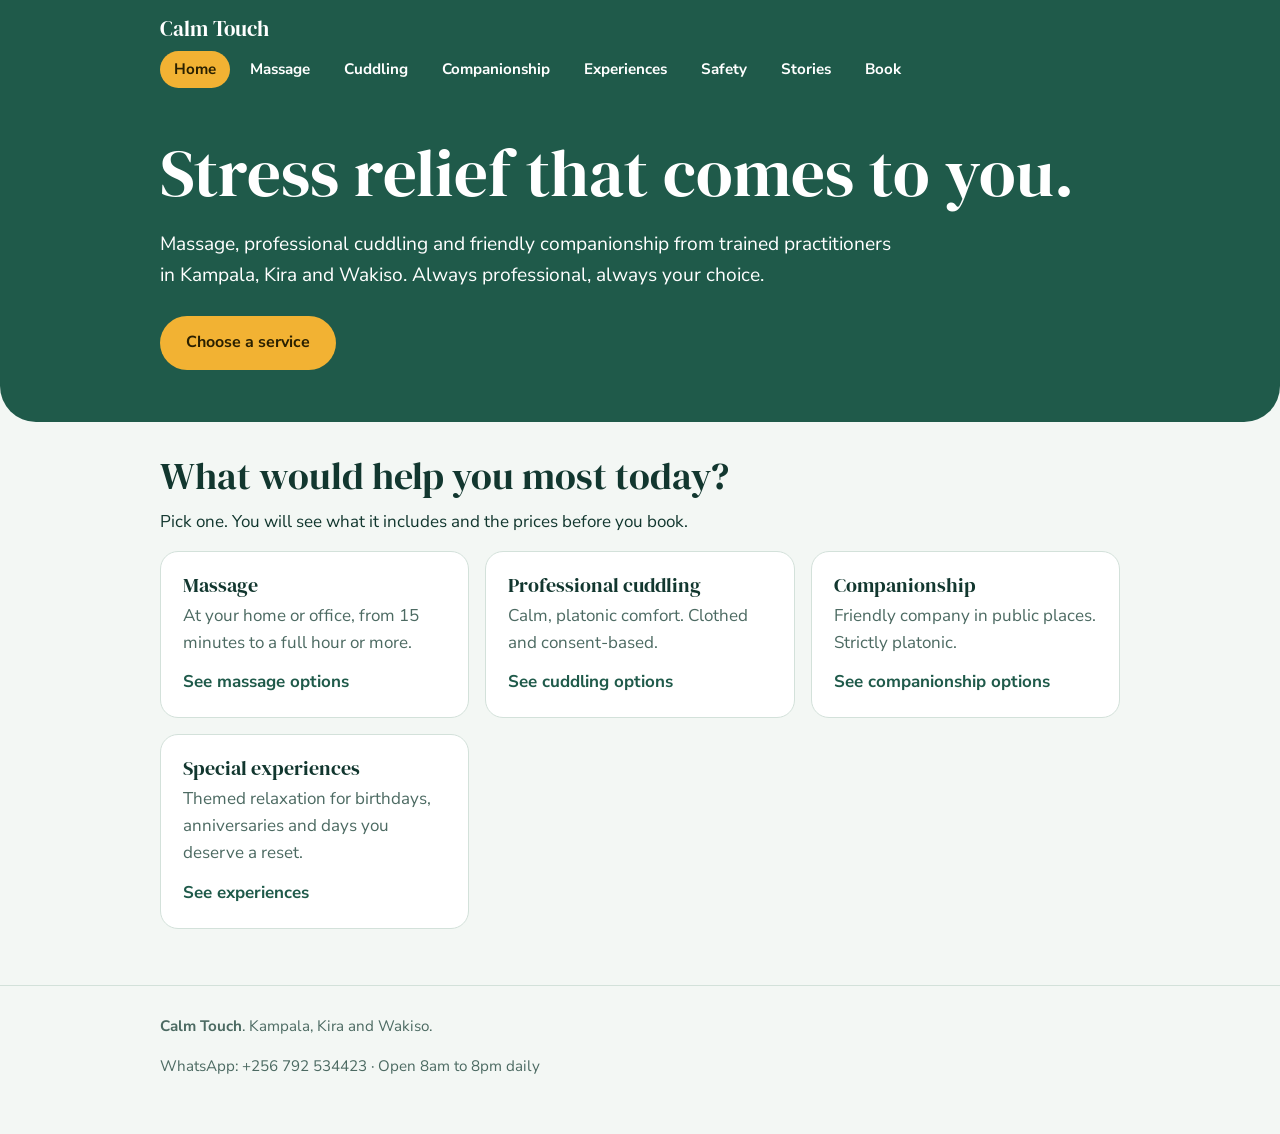
==== index.html @ 7a3a0fcc "Build Calm Touch website as separate SEO pages Split the single-file artifact into per-service pages" ====
<!DOCTYPE html>
<html lang="en">
<head>
<meta charset="utf-8">
<meta name="viewport" content="width=device-width, initial-scale=1, viewport-fit=cover">
<title>Mobile Massage in Kampala | Stress Relief at Your Door | Calm Touch</title>
<meta name="description" content="Home and office massage, professional cuddling and friendly companionship in Kampala, Kira and Wakiso. Certified practitioners. Book on WhatsApp.">
<link rel="canonical" href="https://calmtouch.ug/">
<meta property="og:type" content="website">
<meta property="og:title" content="Calm Touch | Mobile Massage &amp; Stress Relief in Kampala">
<meta property="og:description" content="Home and office massage, professional cuddling and friendly companionship in Kampala, Kira and Wakiso. Book on WhatsApp.">
<meta property="og:url" content="https://calmtouch.ug/">
<meta name="twitter:card" content="summary">
<link rel="preconnect" href="https://fonts.googleapis.com">
<link rel="preconnect" href="https://fonts.gstatic.com" crossorigin>
<link href="https://fonts.googleapis.com/css2?family=DM+Serif+Display&family=Nunito+Sans:wght@400;600;700;800&display=swap" rel="stylesheet">
<link rel="stylesheet" href="css/styles.css">
<script type="application/ld+json">
{
  "@context": "https://schema.org",
  "@type": "LocalBusiness",
  "name": "Calm Touch",
  "description": "Mobile massage, professional cuddling and friendly companionship in Kampala, Kira and Wakiso.",
  "url": "https://calmtouch.ug/",
  "telephone": "+256792534423",
  "areaServed": ["Kampala", "Kira", "Wakiso"],
  "priceRange": "UGX 15,000 - 350,000"
}
</script>
</head>
<body>
<header class="top"><div class="wrap">
  <a class="logo" href="index.html">Calm Touch</a>
  <ul class="menu">
    <li><a href="index.html" aria-current="page">Home</a></li>
    <li><a href="massage.html">Massage</a></li>
    <li><a href="cuddling.html">Cuddling</a></li>
    <li><a href="companionship.html">Companionship</a></li>
    <li><a href="experiences.html">Experiences</a></li>
    <li><a href="safety.html">Safety</a></li>
    <li><a href="stories.html">Stories</a></li>
    <li><a href="book.html">Book</a></li>
  </ul>
</div></header>

<main>
  <div class="hero"><div class="wrap">
    <h1>Stress relief that comes to you.</h1>
    <p class="lead">Massage, professional cuddling and friendly companionship from trained practitioners in Kampala, Kira and Wakiso. Always professional, always your choice.</p>
    <div class="cta"><a class="btn" href="#choose">Choose a service</a></div>
  </div></div>
  <section id="choose"><div class="wrap">
    <h2>What would help you most today?</h2>
    <p>Pick one. You will see what it includes and the prices before you book.</p>
    <div class="grid">
      <a class="card choice" href="massage.html"><h3>Massage</h3><p>At your home or office, from 15 minutes to a full hour or more.</p><span class="more">See massage options</span></a>
      <a class="card choice" href="cuddling.html"><h3>Professional cuddling</h3><p>Calm, platonic comfort. Clothed and consent-based.</p><span class="more">See cuddling options</span></a>
      <a class="card choice" href="companionship.html"><h3>Companionship</h3><p>Friendly company in public places. Strictly platonic.</p><span class="more">See companionship options</span></a>
      <a class="card choice" href="experiences.html"><h3>Special experiences</h3><p>Themed relaxation for birthdays, anniversaries and days you deserve a reset.</p><span class="more">See experiences</span></a>
    </div>
  </div></section>
</main>

<footer><div class="wrap">
  <p><strong>Calm Touch</strong>. Kampala, Kira and Wakiso.</p>
  <p>WhatsApp: +256 792 534423 &middot; Open 8am to 8pm daily</p>
</div></footer>
</body>
</html>
---- css/styles.css ----
:root{
  --bg:#F3F7F4;--surface:#FFFFFF;--ink:#12372F;--muted:#4C6A62;--line:#D3E1DA;--brand:#1F5A4A;--hero:#1F5A4A;--sun:#F2B233;--sun-ink:#2A2000;
}
@media (prefers-color-scheme:dark){:root:not([data-theme="light"]){--bg:#0E1F1B;--surface:#152B25;--ink:#EAF3EF;--muted:#A5BDB5;--line:#27443B;--brand:#5FB79E;--hero:#17463A;}}
:root[data-theme="dark"]{--bg:#0E1F1B;--surface:#152B25;--ink:#EAF3EF;--muted:#A5BDB5;--line:#27443B;--brand:#5FB79E;--hero:#17463A;}
html{scroll-padding-top:env(safe-area-inset-top,0px)}
*,*::before,*::after{box-sizing:border-box}
body{margin:0;background:var(--bg);color:var(--ink);font:17px/1.6 "Nunito Sans",system-ui,-apple-system,"Segoe UI",sans-serif;padding-top:env(safe-area-inset-top,0px);padding-bottom:env(safe-area-inset-bottom,0px)}
h1,h2,h3{font-family:"DM Serif Display",Georgia,"Times New Roman",serif;font-weight:400;line-height:1.15;margin:0}
h1{font-size:clamp(2.4rem,9vw,4.2rem)}h2{font-size:clamp(1.7rem,5vw,2.4rem);margin-bottom:.6rem}h3{font-size:1.25rem;margin-bottom:.3rem}
p{margin:0 0 1rem;max-width:62ch}a{color:inherit}
:focus-visible{outline:3px solid var(--sun);outline-offset:3px}
.wrap{max-width:1000px;margin:0 auto;padding:0 20px}
.top{background:var(--hero);color:#fff;position:sticky;top:env(safe-area-inset-top,0px);z-index:5}
.top .logo{display:block;padding:12px 0 6px;font-family:"DM Serif Display",Georgia,serif;font-size:1.3rem;text-decoration:none;color:#fff}
.menu{display:flex;gap:6px;overflow-x:auto;padding:0 0 10px;margin:0;list-style:none}
.menu a{display:block;white-space:nowrap;text-decoration:none;padding:6px 14px;border-radius:999px;font-weight:700;font-size:.95rem;color:#fff}
.menu a[aria-current="page"]{background:var(--sun);color:var(--sun-ink)}
.hero{background:var(--hero);color:#fff;padding:36px 0 52px;border-radius:0 0 36px 36px}
.hero .lead{font-size:1.2rem;margin:18px 0 26px}
.pagehead{padding:36px 0 8px}
.pagehead a{color:var(--brand)}
section{padding:32px 0}
.btn{display:inline-block;background:var(--sun);color:var(--sun-ink);font-weight:700;text-decoration:none;padding:14px 26px;border-radius:999px;border:0;font-size:1rem;cursor:pointer;font-family:inherit;text-align:center}
.btn.alt{background:transparent;color:inherit;border:2px solid currentColor}
.cta{display:flex;flex-wrap:wrap;gap:10px}
.grid{display:grid;gap:16px;grid-template-columns:repeat(auto-fit,minmax(240px,1fr))}
.card{background:var(--surface);border:1px solid var(--line);border-radius:18px;padding:22px}
.card p{margin:0;color:var(--muted)}.card.pick{border:2px solid var(--brand)}
.price{font-family:"DM Serif Display",Georgia,serif;font-size:1.9rem;margin:.3rem 0}
.price small{font:600 .9rem "Nunito Sans",system-ui,sans-serif;color:var(--muted)}
.choice{text-decoration:none;display:block}.choice:hover{border-color:var(--brand)}
.btn.book{display:inline-block;background:var(--sun)}
.book,.more{display:inline-block;margin-top:12px;font-weight:700;color:var(--brand);text-decoration:none}
.steps{counter-reset:s;list-style:none;padding:0;margin:0;display:grid;gap:14px}
.steps li{counter-increment:s;display:flex;gap:14px;align-items:flex-start}
.steps li::before{content:counter(s);flex:none;width:34px;height:34px;border-radius:50%;background:var(--hero);color:#fff;display:grid;place-items:center;font-weight:800}
.videos{display:grid;gap:14px;grid-template-columns:repeat(auto-fit,minmax(150px,1fr))}
.video{aspect-ratio:9/16;border-radius:16px;background:var(--surface);border:2px dashed var(--line);display:grid;place-items:center;text-align:center;color:var(--muted);font-size:.9rem;padding:12px}
form{display:grid;gap:12px;max-width:460px}
label{font-weight:700;font-size:.95rem}
input,select{width:100%;padding:12px 14px;border-radius:12px;border:1px solid var(--line);background:var(--surface);color:var(--ink);font:inherit}
form .btn{width:100%}.off{opacity:.55}
.pv{background:var(--surface);border:1px solid var(--line);border-radius:14px;padding:14px;white-space:pre-wrap;font-size:.95rem;color:var(--muted);margin-top:4px}
ul.plain{padding-left:1.2rem;margin:0}ul.plain li{margin-bottom:6px}
footer{padding:28px 0 40px;color:var(--muted);font-size:.95rem;border-top:1px solid var(--line);margin-top:24px}
.sr-only{position:absolute;width:1px;height:1px;padding:0;margin:-1px;overflow:hidden;clip:rect(0,0,0,0);white-space:nowrap;border:0}
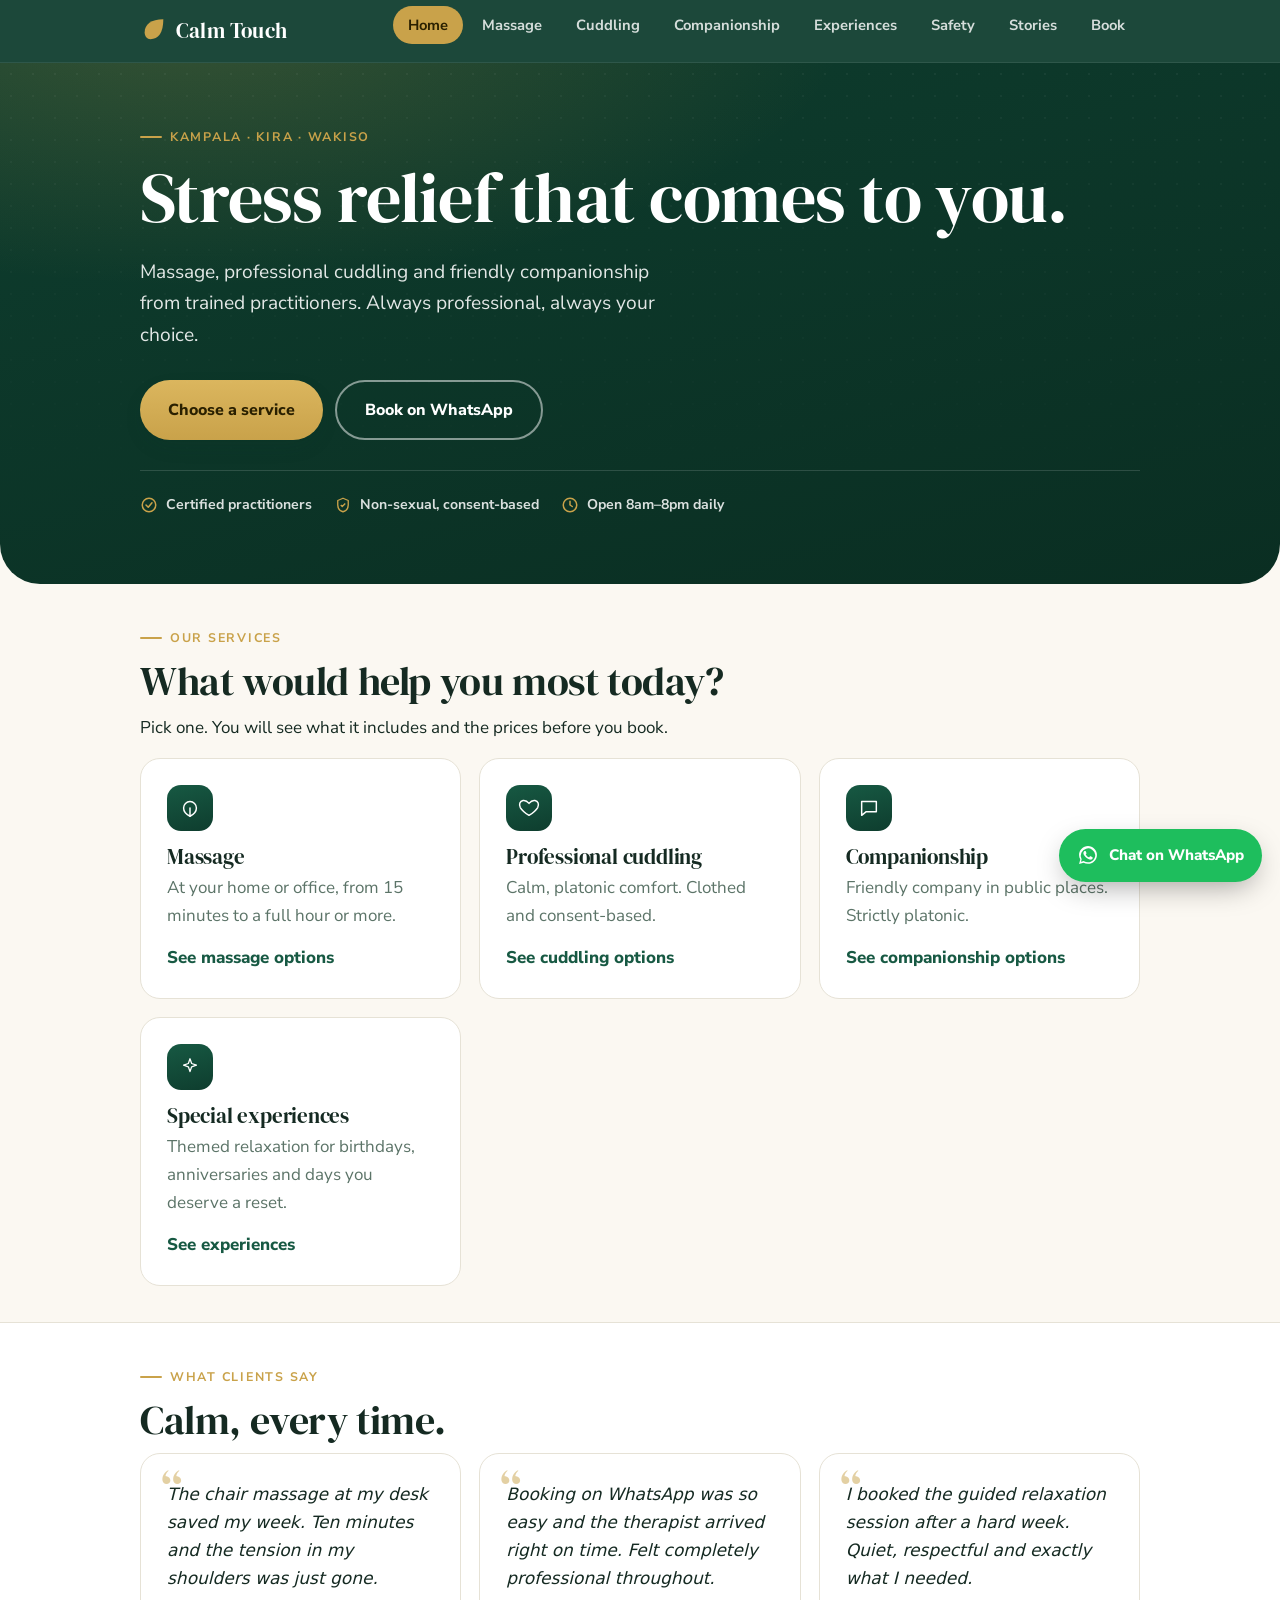
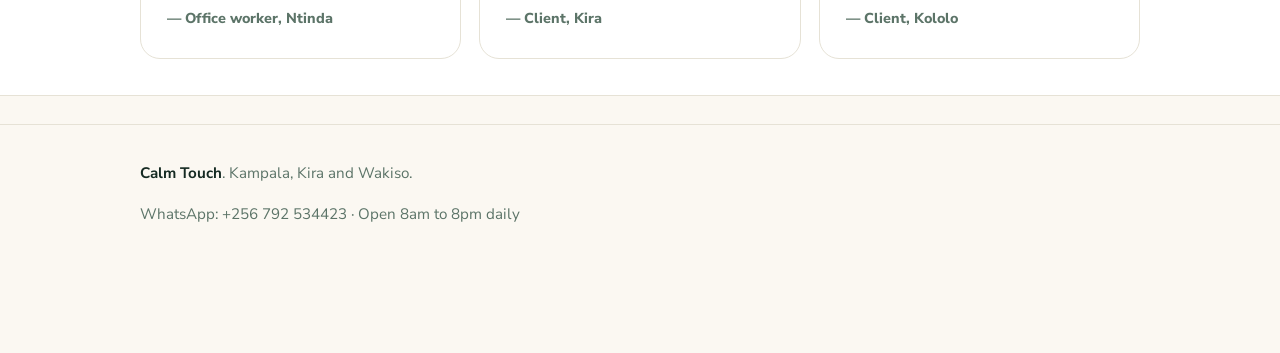
==== commit d2c45bc7: "Premium visual upgrade: palette, icons, trust strip, testimonials Deepened the color system to a for" ====
--- a/index.html
+++ b/index.html
@@ -3,13 +3,14 @@
 <head>
 <meta charset="utf-8">
 <meta name="viewport" content="width=device-width, initial-scale=1, viewport-fit=cover">
+<link rel="icon" type="image/svg+xml" href="data:image/svg+xml,%3Csvg xmlns='http://www.w3.org/2000/svg' viewBox='0 0 64 64'%3E%3Ccircle cx='32' cy='32' r='32' fill='%230E3D2E'/%3E%3Cpath d='M14 34c0-15 13-25 36-25 0 27-10 38-25 38-14 0-11-6-11-13Z' fill='%23C9A24A'/%3E%3C/svg%3E">
 <title>Mobile Massage in Kampala | Stress Relief at Your Door | Calm Touch</title>
 <meta name="description" content="Home and office massage, professional cuddling and friendly companionship in Kampala, Kira and Wakiso. Certified practitioners. Book on WhatsApp.">
-<link rel="canonical" href="https://calmtouch.ug/">
+<link rel="canonical" href="https://davisagaba.github.io/calm-touch-website/">
 <meta property="og:type" content="website">
 <meta property="og:title" content="Calm Touch | Mobile Massage &amp; Stress Relief in Kampala">
 <meta property="og:description" content="Home and office massage, professional cuddling and friendly companionship in Kampala, Kira and Wakiso. Book on WhatsApp.">
-<meta property="og:url" content="https://calmtouch.ug/">
+<meta property="og:url" content="https://davisagaba.github.io/calm-touch-website/">
 <meta name="twitter:card" content="summary">
 <link rel="preconnect" href="https://fonts.googleapis.com">
 <link rel="preconnect" href="https://fonts.gstatic.com" crossorigin>
@@ -21,7 +22,7 @@
   "@type": "LocalBusiness",
   "name": "Calm Touch",
   "description": "Mobile massage, professional cuddling and friendly companionship in Kampala, Kira and Wakiso.",
-  "url": "https://calmtouch.ug/",
+  "url": "https://davisagaba.github.io/calm-touch-website/",
   "telephone": "+256792534423",
   "areaServed": ["Kampala", "Kira", "Wakiso"],
   "priceRange": "UGX 15,000 - 350,000"
@@ -30,7 +31,7 @@
 </head>
 <body>
 <header class="top"><div class="wrap">
-  <a class="logo" href="index.html">Calm Touch</a>
+  <a class="logo" href="index.html"><svg class="mark" viewBox="0 0 24 24" aria-hidden="true"><path d="M4 13c0-6.5 5.5-11 16-11 0 12-4.5 17-11 17C6 19 4 16.5 4 13Z" fill="var(--gold)"/></svg>Calm Touch</a>
   <ul class="menu">
     <li><a href="index.html" aria-current="page">Home</a></li>
     <li><a href="massage.html">Massage</a></li>
@@ -45,25 +46,44 @@
 
 <main>
   <div class="hero"><div class="wrap">
+    <p class="eyebrow">Kampala &middot; Kira &middot; Wakiso</p>
     <h1>Stress relief that comes to you.</h1>
-    <p class="lead">Massage, professional cuddling and friendly companionship from trained practitioners in Kampala, Kira and Wakiso. Always professional, always your choice.</p>
-    <div class="cta"><a class="btn" href="#choose">Choose a service</a></div>
+    <p class="lead">Massage, professional cuddling and friendly companionship from trained practitioners. Always professional, always your choice.</p>
+    <div class="cta"><a class="btn" href="#choose">Choose a service</a><a class="btn alt" href="book.html">Book on WhatsApp</a></div>
+    <div class="trust">
+      <span class="item"><svg viewBox="0 0 24 24" fill="none" stroke="currentColor" stroke-width="2" stroke-linecap="round" stroke-linejoin="round"><circle cx="12" cy="12" r="9"/><path d="M8 12l3 3 5-6"/></svg>Certified practitioners</span>
+      <span class="item"><svg viewBox="0 0 24 24" fill="none" stroke="currentColor" stroke-width="1.8" stroke-linejoin="round"><path d="M12 3l7 3v6c0 5-3.5 8-7 9-3.5-1-7-4-7-9V6l7-3Z"/><path d="M9 12l2 2 4-4"/></svg>Non-sexual, consent-based</span>
+      <span class="item"><svg viewBox="0 0 24 24" fill="none" stroke="currentColor" stroke-width="2" stroke-linecap="round" stroke-linejoin="round"><circle cx="12" cy="12" r="9"/><path d="M12 7v5l3 2"/></svg>Open 8am&ndash;8pm daily</span>
+    </div>
   </div></div>
   <section id="choose"><div class="wrap">
+    <p class="eyebrow">Our services</p>
     <h2>What would help you most today?</h2>
     <p>Pick one. You will see what it includes and the prices before you book.</p>
     <div class="grid">
-      <a class="card choice" href="massage.html"><h3>Massage</h3><p>At your home or office, from 15 minutes to a full hour or more.</p><span class="more">See massage options</span></a>
-      <a class="card choice" href="cuddling.html"><h3>Professional cuddling</h3><p>Calm, platonic comfort. Clothed and consent-based.</p><span class="more">See cuddling options</span></a>
-      <a class="card choice" href="companionship.html"><h3>Companionship</h3><p>Friendly company in public places. Strictly platonic.</p><span class="more">See companionship options</span></a>
-      <a class="card choice" href="experiences.html"><h3>Special experiences</h3><p>Themed relaxation for birthdays, anniversaries and days you deserve a reset.</p><span class="more">See experiences</span></a>
+      <a class="card choice" href="massage.html"><div class="icon"><svg viewBox="0 0 24 24" fill="none" stroke="currentColor" stroke-width="1.6" stroke-linecap="round" stroke-linejoin="round"><path d="M12 21c4-2 7-5 7-9a7 7 0 0 0-14 0c0 4 3 7 7 9Z"/><path d="M12 12v9"/></svg></div><h3>Massage</h3><p>At your home or office, from 15 minutes to a full hour or more.</p><span class="more">See massage options</span></a>
+      <a class="card choice" href="cuddling.html"><div class="icon"><svg viewBox="0 0 24 24" fill="none" stroke="currentColor" stroke-width="1.6" stroke-linecap="round" stroke-linejoin="round"><path d="M12 20s-7-4.3-9.5-8.5C.8 8 2 4.5 5.5 3.8 8 3.3 10 4.5 12 7c2-2.5 4-3.7 6.5-3.2 3.5.7 4.7 4.2 3 7.7C19 15.7 12 20 12 20Z"/></svg></div><h3>Professional cuddling</h3><p>Calm, platonic comfort. Clothed and consent-based.</p><span class="more">See cuddling options</span></a>
+      <a class="card choice" href="companionship.html"><div class="icon"><svg viewBox="0 0 24 24" fill="none" stroke="currentColor" stroke-width="1.6" stroke-linecap="round" stroke-linejoin="round"><path d="M4 5h16v11H9l-5 4V5Z"/></svg></div><h3>Companionship</h3><p>Friendly company in public places. Strictly platonic.</p><span class="more">See companionship options</span></a>
+      <a class="card choice" href="experiences.html"><div class="icon"><svg viewBox="0 0 24 24" fill="none" stroke="currentColor" stroke-width="1.4" stroke-linejoin="round"><path d="M12 3l1.8 5.2L19 10l-5.2 1.8L12 17l-1.8-5.2L5 10l5.2-1.8L12 3Z"/></svg></div><h3>Special experiences</h3><p>Themed relaxation for birthdays, anniversaries and days you deserve a reset.</p><span class="more">See experiences</span></a>
+    </div>
+  </div></section>
+  <!-- Placeholder testimonials: replace with real client quotes before launch -->
+  <section class="band"><div class="wrap">
+    <p class="eyebrow">What clients say</p>
+    <h2>Calm, every time.</h2>
+    <div class="quotes">
+      <div class="quote"><p>The chair massage at my desk saved my week. Ten minutes and the tension in my shoulders was just gone.</p><cite>&mdash; Office worker, Ntinda</cite></div>
+      <div class="quote"><p>Booking on WhatsApp was so easy and the therapist arrived right on time. Felt completely professional throughout.</p><cite>&mdash; Client, Kira</cite></div>
+      <div class="quote"><p>I booked the guided relaxation session after a hard week. Quiet, respectful and exactly what I needed.</p><cite>&mdash; Client, Kololo</cite></div>
     </div>
   </div></section>
 </main>
 
 <footer><div class="wrap">
   <p><strong>Calm Touch</strong>. Kampala, Kira and Wakiso.</p>
-  <p>WhatsApp: +256 792 534423 &middot; Open 8am to 8pm daily</p>
+  <p class="foot-row">WhatsApp: +256 792 534423 &middot; Open 8am to 8pm daily</p>
 </div></footer>
+
+<a class="whatsapp-fab" href="https://wa.me/256792534423?text=Hello%2C%20I%27d%20like%20to%20book%20a%20session." target="_blank" rel="noopener" aria-label="Chat on WhatsApp"><svg viewBox="0 0 32 32" fill="currentColor" aria-hidden="true"><path d="M16 3C9 3 3 9 3 16c0 2.4.6 4.6 1.8 6.6L3 29l6.6-1.7c1.9 1 4 1.6 6.4 1.6 7 0 13-6 13-13S23 3 16 3Zm0 23.7c-2.1 0-4.1-.6-5.8-1.6l-.4-.2-4 1 1-3.9-.3-.4A10.6 10.6 0 1 1 26.6 16c0 5.9-4.7 10.7-10.6 10.7Zm5.8-7.9c-.3-.2-1.9-1-2.2-1.1-.3-.1-.5-.2-.7.2-.2.3-.8 1-1 1.3-.2.2-.4.2-.7.1-.3-.2-1.4-.5-2.6-1.6-1-.9-1.6-2-1.8-2.3-.2-.3 0-.5.1-.6l.5-.6c.2-.2.2-.3.3-.5.1-.2 0-.4 0-.6 0-.2-.7-1.8-1-2.4-.3-.6-.5-.5-.7-.5h-.6c-.2 0-.6.1-.9.4-.3.3-1.2 1.2-1.2 2.8 0 1.6 1.2 3.2 1.4 3.5.2.3 2.4 3.6 5.8 5 .8.3 1.4.5 1.9.7.8.2 1.5.2 2.1.1.6-.1 1.9-.8 2.2-1.5.3-.7.3-1.3.2-1.5-.1-.1-.3-.2-.6-.4Z"/></svg><span class="label">Chat on WhatsApp</span></a>
 </body>
 </html>
--- a/css/styles.css
+++ b/css/styles.css
@@ -1,47 +1,109 @@
 :root{
-  --bg:#F3F7F4;--surface:#FFFFFF;--ink:#12372F;--muted:#4C6A62;--line:#D3E1DA;--brand:#1F5A4A;--hero:#1F5A4A;--sun:#F2B233;--sun-ink:#2A2000;
+  --bg:#FBF8F2;--surface:#FFFFFF;--ink:#152A22;--muted:#5C7468;--line:#E6E2D6;
+  --brand:#0E3D2E;--brand-2:#175943;--hero:#0E3D2E;--gold:#C9A24A;--gold-ink:#2A2000;
+  --shadow:0 1px 2px rgba(14,61,46,.06),0 8px 24px -8px rgba(14,61,46,.18);
+  --shadow-lg:0 2px 4px rgba(14,61,46,.08),0 20px 40px -16px rgba(14,61,46,.28);
 }
-@media (prefers-color-scheme:dark){:root:not([data-theme="light"]){--bg:#0E1F1B;--surface:#152B25;--ink:#EAF3EF;--muted:#A5BDB5;--line:#27443B;--brand:#5FB79E;--hero:#17463A;}}
-:root[data-theme="dark"]{--bg:#0E1F1B;--surface:#152B25;--ink:#EAF3EF;--muted:#A5BDB5;--line:#27443B;--brand:#5FB79E;--hero:#17463A;}
-html{scroll-padding-top:env(safe-area-inset-top,0px)}
+@media (prefers-color-scheme:dark){:root:not([data-theme="light"]){--bg:#0B1915;--surface:#122420;--ink:#EDF3EF;--muted:#9FB6AA;--line:#223A32;--brand:#3F8F70;--brand-2:#5FB79E;--hero:#102922;--gold:#E3C06F;--shadow:0 1px 2px rgba(0,0,0,.3),0 8px 24px -8px rgba(0,0,0,.5);--shadow-lg:0 2px 4px rgba(0,0,0,.35),0 20px 40px -16px rgba(0,0,0,.6);}}
+:root[data-theme="dark"]{--bg:#0B1915;--surface:#122420;--ink:#EDF3EF;--muted:#9FB6AA;--line:#223A32;--brand:#3F8F70;--brand-2:#5FB79E;--hero:#102922;--gold:#E3C06F;}
+
+html{scroll-padding-top:70px;scroll-behavior:smooth}
 *,*::before,*::after{box-sizing:border-box}
-body{margin:0;background:var(--bg);color:var(--ink);font:17px/1.6 "Nunito Sans",system-ui,-apple-system,"Segoe UI",sans-serif;padding-top:env(safe-area-inset-top,0px);padding-bottom:env(safe-area-inset-bottom,0px)}
-h1,h2,h3{font-family:"DM Serif Display",Georgia,"Times New Roman",serif;font-weight:400;line-height:1.15;margin:0}
-h1{font-size:clamp(2.4rem,9vw,4.2rem)}h2{font-size:clamp(1.7rem,5vw,2.4rem);margin-bottom:.6rem}h3{font-size:1.25rem;margin-bottom:.3rem}
-p{margin:0 0 1rem;max-width:62ch}a{color:inherit}
-:focus-visible{outline:3px solid var(--sun);outline-offset:3px}
-.wrap{max-width:1000px;margin:0 auto;padding:0 20px}
-.top{background:var(--hero);color:#fff;position:sticky;top:env(safe-area-inset-top,0px);z-index:5}
-.top .logo{display:block;padding:12px 0 6px;font-family:"DM Serif Display",Georgia,serif;font-size:1.3rem;text-decoration:none;color:#fff}
-.menu{display:flex;gap:6px;overflow-x:auto;padding:0 0 10px;margin:0;list-style:none}
-.menu a{display:block;white-space:nowrap;text-decoration:none;padding:6px 14px;border-radius:999px;font-weight:700;font-size:.95rem;color:#fff}
-.menu a[aria-current="page"]{background:var(--sun);color:var(--sun-ink)}
-.hero{background:var(--hero);color:#fff;padding:36px 0 52px;border-radius:0 0 36px 36px}
-.hero .lead{font-size:1.2rem;margin:18px 0 26px}
-.pagehead{padding:36px 0 8px}
-.pagehead a{color:var(--brand)}
-section{padding:32px 0}
-.btn{display:inline-block;background:var(--sun);color:var(--sun-ink);font-weight:700;text-decoration:none;padding:14px 26px;border-radius:999px;border:0;font-size:1rem;cursor:pointer;font-family:inherit;text-align:center}
-.btn.alt{background:transparent;color:inherit;border:2px solid currentColor}
-.cta{display:flex;flex-wrap:wrap;gap:10px}
-.grid{display:grid;gap:16px;grid-template-columns:repeat(auto-fit,minmax(240px,1fr))}
-.card{background:var(--surface);border:1px solid var(--line);border-radius:18px;padding:22px}
-.card p{margin:0;color:var(--muted)}.card.pick{border:2px solid var(--brand)}
-.price{font-family:"DM Serif Display",Georgia,serif;font-size:1.9rem;margin:.3rem 0}
-.price small{font:600 .9rem "Nunito Sans",system-ui,sans-serif;color:var(--muted)}
-.choice{text-decoration:none;display:block}.choice:hover{border-color:var(--brand)}
-.btn.book{display:inline-block;background:var(--sun)}
-.book,.more{display:inline-block;margin-top:12px;font-weight:700;color:var(--brand);text-decoration:none}
-.steps{counter-reset:s;list-style:none;padding:0;margin:0;display:grid;gap:14px}
-.steps li{counter-increment:s;display:flex;gap:14px;align-items:flex-start}
-.steps li::before{content:counter(s);flex:none;width:34px;height:34px;border-radius:50%;background:var(--hero);color:#fff;display:grid;place-items:center;font-weight:800}
-.videos{display:grid;gap:14px;grid-template-columns:repeat(auto-fit,minmax(150px,1fr))}
-.video{aspect-ratio:9/16;border-radius:16px;background:var(--surface);border:2px dashed var(--line);display:grid;place-items:center;text-align:center;color:var(--muted);font-size:.9rem;padding:12px}
-form{display:grid;gap:12px;max-width:460px}
-label{font-weight:700;font-size:.95rem}
-input,select{width:100%;padding:12px 14px;border-radius:12px;border:1px solid var(--line);background:var(--surface);color:var(--ink);font:inherit}
-form .btn{width:100%}.off{opacity:.55}
-.pv{background:var(--surface);border:1px solid var(--line);border-radius:14px;padding:14px;white-space:pre-wrap;font-size:.95rem;color:var(--muted);margin-top:4px}
-ul.plain{padding-left:1.2rem;margin:0}ul.plain li{margin-bottom:6px}
-footer{padding:28px 0 40px;color:var(--muted);font-size:.95rem;border-top:1px solid var(--line);margin-top:24px}
+body{margin:0;background:var(--bg);color:var(--ink);font:17px/1.65 "Nunito Sans",system-ui,-apple-system,"Segoe UI",sans-serif;padding-top:env(safe-area-inset-top,0px);padding-bottom:env(safe-area-inset-bottom,0px);-webkit-font-smoothing:antialiased}
+h1,h2,h3{font-family:"DM Serif Display",Georgia,"Times New Roman",serif;font-weight:400;line-height:1.15;margin:0;letter-spacing:-.01em}
+h1{font-size:clamp(2.6rem,8vw,4.4rem)}
+h2{font-size:clamp(1.8rem,5vw,2.5rem);margin-bottom:.6rem}
+h3{font-size:1.3rem;margin-bottom:.3rem}
+p{margin:0 0 1rem;max-width:62ch}
+a{color:inherit}
+:focus-visible{outline:3px solid var(--gold);outline-offset:3px}
+.wrap{max-width:1040px;margin:0 auto;padding:0 20px}
+
+.eyebrow{display:inline-flex;align-items:center;gap:8px;font:700 .78rem/1 "Nunito Sans",sans-serif;letter-spacing:.14em;text-transform:uppercase;color:var(--gold);margin-bottom:14px}
+.eyebrow::before{content:"";width:22px;height:2px;background:var(--gold);display:inline-block;border-radius:2px}
+
+.top{background:rgba(14,61,46,.94);backdrop-filter:saturate(140%) blur(10px);color:#fff;position:sticky;top:env(safe-area-inset-top,0px);z-index:20;border-bottom:1px solid rgba(255,255,255,.08)}
+.top .wrap{display:flex;align-items:center;justify-content:space-between;gap:16px;flex-wrap:wrap}
+.top .logo{display:flex;align-items:center;gap:8px;padding:14px 0;font-family:"DM Serif Display",Georgia,serif;font-size:1.3rem;text-decoration:none;color:#fff;letter-spacing:.01em}
+.top .logo .mark{width:28px;height:28px;flex:none}
+.menu{display:flex;gap:4px;overflow-x:auto;padding:0 0 12px;margin:0;list-style:none;-ms-overflow-style:none;scrollbar-width:none}
+.menu::-webkit-scrollbar{display:none}
+.menu a{display:block;white-space:nowrap;text-decoration:none;padding:7px 15px;border-radius:999px;font-weight:700;font-size:.92rem;color:rgba(255,255,255,.82);transition:background .2s ease,color .2s ease}
+.menu a:hover{background:rgba(255,255,255,.1);color:#fff}
+.menu a[aria-current="page"]{background:var(--gold);color:var(--gold-ink)}
+.menu a[aria-current="page"]:hover{background:var(--gold)}
+
+.hero{position:relative;background:radial-gradient(1200px 500px at 15% -10%,rgba(201,162,74,.22),transparent 55%),linear-gradient(165deg,var(--hero) 0%,#0A2E22 100%);color:#fff;padding:56px 0 68px;border-radius:0 0 40px 40px;overflow:hidden}
+.hero::after{content:"";position:absolute;inset:0;background-image:radial-gradient(rgba(255,255,255,.14) 1px,transparent 1.4px);background-size:22px 22px;opacity:.35;pointer-events:none;mask-image:linear-gradient(180deg,#000,transparent 85%)}
+.hero .wrap{position:relative}
+.hero .lead{font-size:1.2rem;margin:18px 0 28px;color:rgba(255,255,255,.88);max-width:46ch}
+.trust{display:flex;flex-wrap:wrap;gap:10px 22px;margin-top:30px;padding-top:22px;border-top:1px solid rgba(255,255,255,.14)}
+.trust .item{display:flex;align-items:center;gap:8px;font-size:.88rem;color:rgba(255,255,255,.85);font-weight:700}
+.trust svg{flex:none;width:18px;height:18px;color:var(--gold)}
+
+.pagehead{padding:44px 0 10px}
+.pagehead p a{color:var(--brand-2);text-decoration:none;font-weight:700}
+.pagehead p a:hover{text-decoration:underline}
+
+section{padding:36px 0}
+section.band{background:var(--surface);border-top:1px solid var(--line);border-bottom:1px solid var(--line)}
+
+.btn{display:inline-flex;align-items:center;justify-content:center;gap:8px;background:linear-gradient(180deg,#DBB65E,var(--gold));color:var(--gold-ink);font-weight:800;text-decoration:none;padding:15px 28px;border-radius:999px;border:0;font-size:1rem;cursor:pointer;font-family:inherit;text-align:center;box-shadow:var(--shadow);transition:transform .18s ease,box-shadow .18s ease,filter .18s ease}
+.btn:hover{transform:translateY(-2px);box-shadow:var(--shadow-lg);filter:brightness(1.03)}
+.btn:active{transform:translateY(0)}
+.btn.alt{background:transparent;color:#fff;border:2px solid rgba(255,255,255,.5);box-shadow:none}
+.btn.alt:hover{background:rgba(255,255,255,.08);border-color:#fff}
+.cta{display:flex;flex-wrap:wrap;gap:12px}
+
+.grid{display:grid;gap:18px;grid-template-columns:repeat(auto-fit,minmax(240px,1fr))}
+.card{position:relative;background:var(--surface);border:1px solid var(--line);border-radius:20px;padding:26px;transition:transform .22s ease,box-shadow .22s ease,border-color .22s ease}
+.card p{margin:0;color:var(--muted)}
+.card.pick{border:2px solid var(--brand-2)}
+.icon{display:grid;place-items:center;width:46px;height:46px;border-radius:14px;background:linear-gradient(165deg,var(--brand-2),var(--brand));color:#fff;margin-bottom:14px}
+.icon svg{width:22px;height:22px}
+.price{font-family:"DM Serif Display",Georgia,serif;font-size:2rem;margin:.3rem 0;color:var(--brand-2)}
+.price small{font:600 .88rem "Nunito Sans",system-ui,sans-serif;color:var(--muted)}
+
+.choice{text-decoration:none;display:block}
+.choice:hover{border-color:var(--gold);transform:translateY(-4px);box-shadow:var(--shadow-lg)}
+.btn.book{display:inline-flex}
+.book,.more{display:inline-flex;align-items:center;gap:6px;margin-top:14px;font-weight:800;color:var(--brand-2);text-decoration:none}
+.book:hover,.more:hover{color:var(--gold)}
+
+.steps{counter-reset:s;list-style:none;padding:0;margin:0;display:grid;gap:16px}
+.steps li{counter-increment:s;display:flex;gap:16px;align-items:flex-start}
+.steps li::before{content:counter(s);flex:none;width:36px;height:36px;border-radius:50%;background:linear-gradient(165deg,var(--brand-2),var(--brand));color:#fff;display:grid;place-items:center;font-weight:800;box-shadow:var(--shadow)}
+
+.quotes{display:grid;gap:18px;grid-template-columns:repeat(auto-fit,minmax(260px,1fr))}
+.quote{background:var(--surface);border:1px solid var(--line);border-radius:20px;padding:26px;position:relative}
+.quote::before{content:"\201C";position:absolute;top:10px;left:20px;font-family:"DM Serif Display",Georgia,serif;font-size:3.2rem;color:var(--gold);opacity:.5;line-height:1}
+.quote p{position:relative;font-style:italic;color:var(--ink);margin-bottom:12px}
+.quote cite{font-style:normal;font-weight:800;font-size:.9rem;color:var(--muted)}
+
+.videos{display:grid;gap:16px;grid-template-columns:repeat(auto-fit,minmax(150px,1fr))}
+.video{aspect-ratio:9/16;border-radius:18px;background:linear-gradient(165deg,var(--surface),var(--bg));border:2px dashed var(--line);display:grid;place-items:center;text-align:center;color:var(--muted);font-size:.9rem;padding:14px;transition:border-color .2s ease}
+.video:hover{border-color:var(--gold)}
+
+form{display:grid;gap:14px;max-width:460px}
+label{font-weight:800;font-size:.92rem;letter-spacing:.01em}
+input,select{width:100%;padding:13px 15px;border-radius:12px;border:1px solid var(--line);background:var(--surface);color:var(--ink);font:inherit;transition:border-color .2s ease,box-shadow .2s ease}
+input:focus,select:focus{border-color:var(--brand-2);box-shadow:0 0 0 3px rgba(23,89,67,.15)}
+form .btn{width:100%}
+.off{opacity:.5;cursor:not-allowed}
+.pv{background:var(--surface);border:1px solid var(--line);border-radius:14px;padding:16px;white-space:pre-wrap;font-size:.95rem;color:var(--muted);margin-top:4px}
+
+ul.plain{padding-left:0;margin:0;list-style:none;display:grid;gap:12px}
+ul.plain li{display:flex;gap:12px;align-items:flex-start;color:var(--muted)}
+ul.plain li::before{content:"";flex:none;width:8px;height:8px;border-radius:50%;background:var(--gold);margin-top:9px}
+
+footer{padding:36px 0 110px;color:var(--muted);font-size:.95rem;border-top:1px solid var(--line);margin-top:28px}
+footer strong{color:var(--ink)}
+footer .foot-row{display:flex;flex-wrap:wrap;gap:8px 20px;align-items:center}
+
+.whatsapp-fab{position:fixed;right:18px;bottom:calc(18px + env(safe-area-inset-bottom,0px));z-index:30;display:flex;align-items:center;gap:10px;background:#1EBE5D;color:#fff;text-decoration:none;padding:14px 18px;border-radius:999px;box-shadow:0 10px 30px -8px rgba(0,0,0,.4);font-weight:800;font-size:.95rem;transition:transform .18s ease,box-shadow .18s ease}
+.whatsapp-fab:hover{transform:translateY(-2px) scale(1.02);box-shadow:0 14px 34px -8px rgba(0,0,0,.45)}
+.whatsapp-fab svg{width:22px;height:22px;flex:none}
+.whatsapp-fab .label{display:none}
+@media (min-width:640px){.whatsapp-fab .label{display:inline}}
+
 .sr-only{position:absolute;width:1px;height:1px;padding:0;margin:-1px;overflow:hidden;clip:rect(0,0,0,0);white-space:nowrap;border:0}
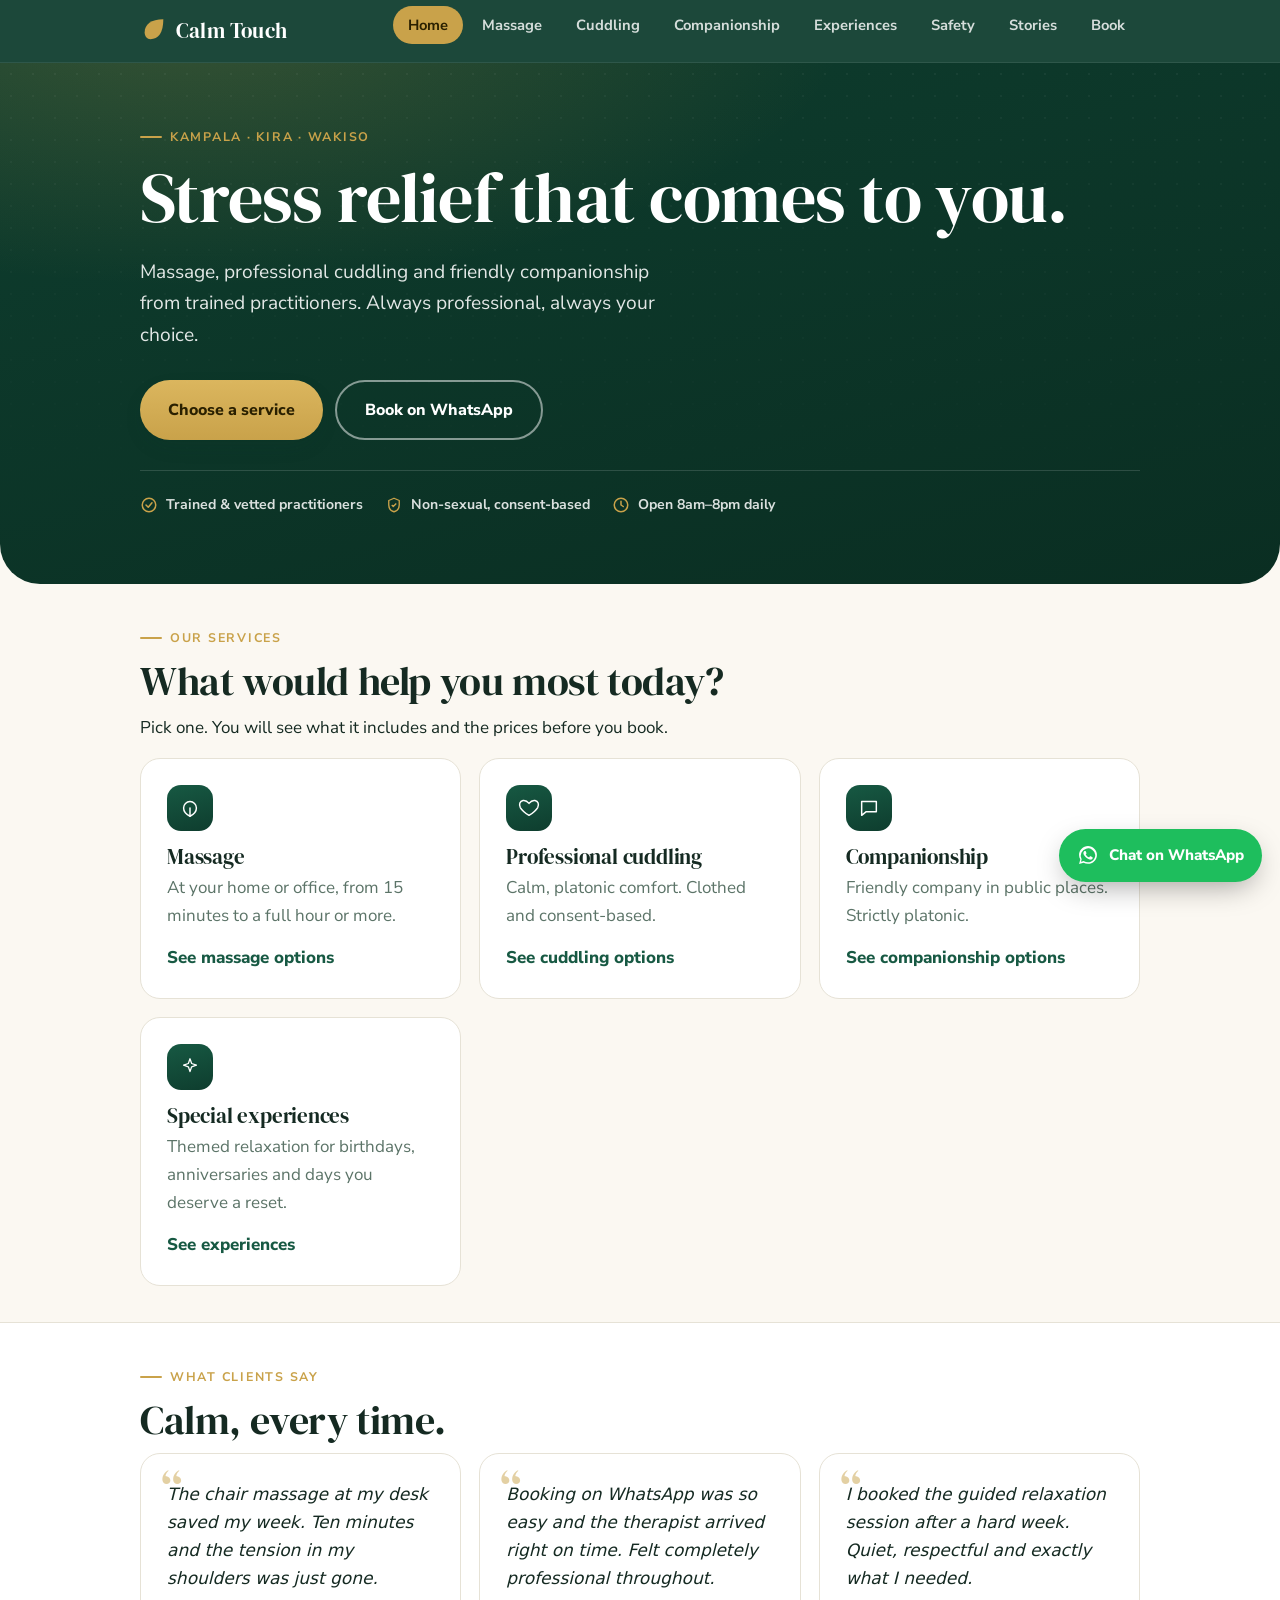
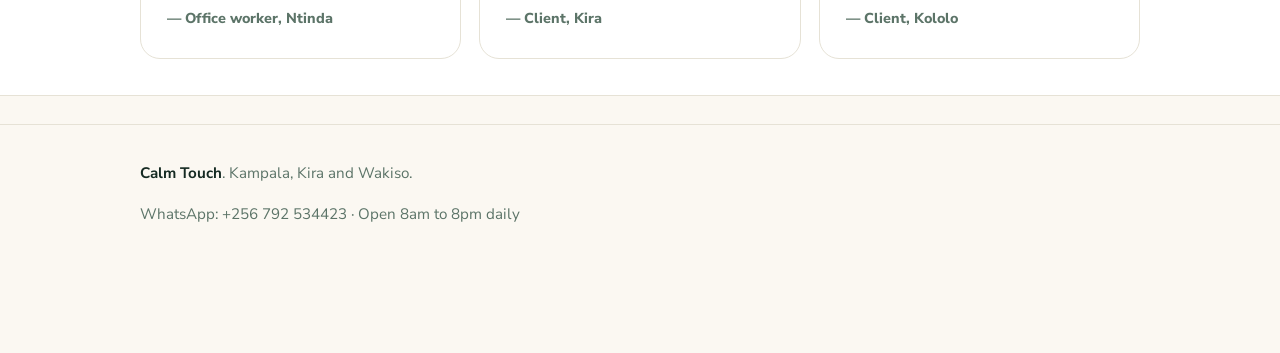
==== commit 3f3625f0: "Add week 1 video scripts, WhatsApp Business copy, flyer and office pitch Covers the handover's next " ====
--- a/index.html
+++ b/index.html
@@ -5,7 +5,7 @@
 <meta name="viewport" content="width=device-width, initial-scale=1, viewport-fit=cover">
 <link rel="icon" type="image/svg+xml" href="data:image/svg+xml,%3Csvg xmlns='http://www.w3.org/2000/svg' viewBox='0 0 64 64'%3E%3Ccircle cx='32' cy='32' r='32' fill='%230E3D2E'/%3E%3Cpath d='M14 34c0-15 13-25 36-25 0 27-10 38-25 38-14 0-11-6-11-13Z' fill='%23C9A24A'/%3E%3C/svg%3E">
 <title>Mobile Massage in Kampala | Stress Relief at Your Door | Calm Touch</title>
-<meta name="description" content="Home and office massage, professional cuddling and friendly companionship in Kampala, Kira and Wakiso. Certified practitioners. Book on WhatsApp.">
+<meta name="description" content="Home and office massage, professional cuddling and friendly companionship in Kampala, Kira and Wakiso. Trained, vetted practitioners. Book on WhatsApp.">
 <link rel="canonical" href="https://davisagaba.github.io/calm-touch-website/">
 <meta property="og:type" content="website">
 <meta property="og:title" content="Calm Touch | Mobile Massage &amp; Stress Relief in Kampala">
@@ -51,7 +51,7 @@
     <p class="lead">Massage, professional cuddling and friendly companionship from trained practitioners. Always professional, always your choice.</p>
     <div class="cta"><a class="btn" href="#choose">Choose a service</a><a class="btn alt" href="book.html">Book on WhatsApp</a></div>
     <div class="trust">
-      <span class="item"><svg viewBox="0 0 24 24" fill="none" stroke="currentColor" stroke-width="2" stroke-linecap="round" stroke-linejoin="round"><circle cx="12" cy="12" r="9"/><path d="M8 12l3 3 5-6"/></svg>Certified practitioners</span>
+      <span class="item"><svg viewBox="0 0 24 24" fill="none" stroke="currentColor" stroke-width="2" stroke-linecap="round" stroke-linejoin="round"><circle cx="12" cy="12" r="9"/><path d="M8 12l3 3 5-6"/></svg>Trained &amp; vetted practitioners</span>
       <span class="item"><svg viewBox="0 0 24 24" fill="none" stroke="currentColor" stroke-width="1.8" stroke-linejoin="round"><path d="M12 3l7 3v6c0 5-3.5 8-7 9-3.5-1-7-4-7-9V6l7-3Z"/><path d="M9 12l2 2 4-4"/></svg>Non-sexual, consent-based</span>
       <span class="item"><svg viewBox="0 0 24 24" fill="none" stroke="currentColor" stroke-width="2" stroke-linecap="round" stroke-linejoin="round"><circle cx="12" cy="12" r="9"/><path d="M12 7v5l3 2"/></svg>Open 8am&ndash;8pm daily</span>
     </div>
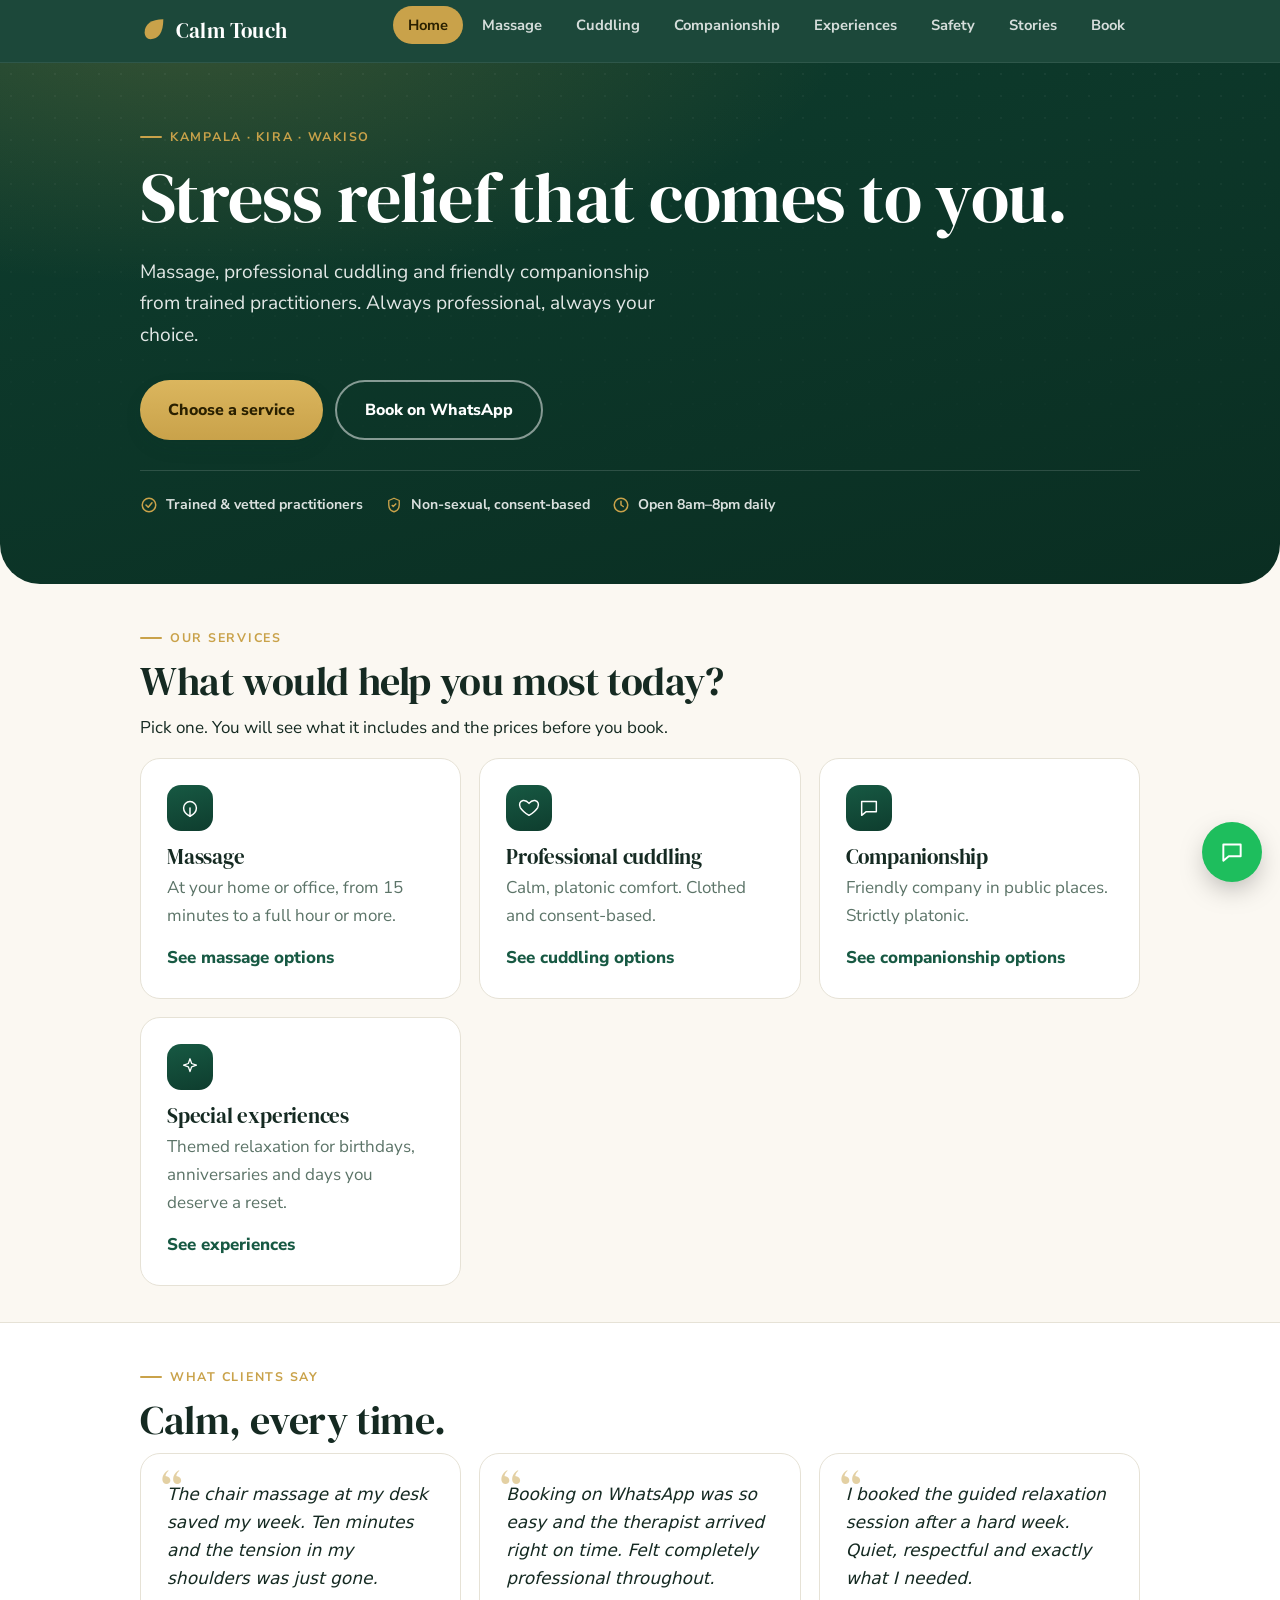
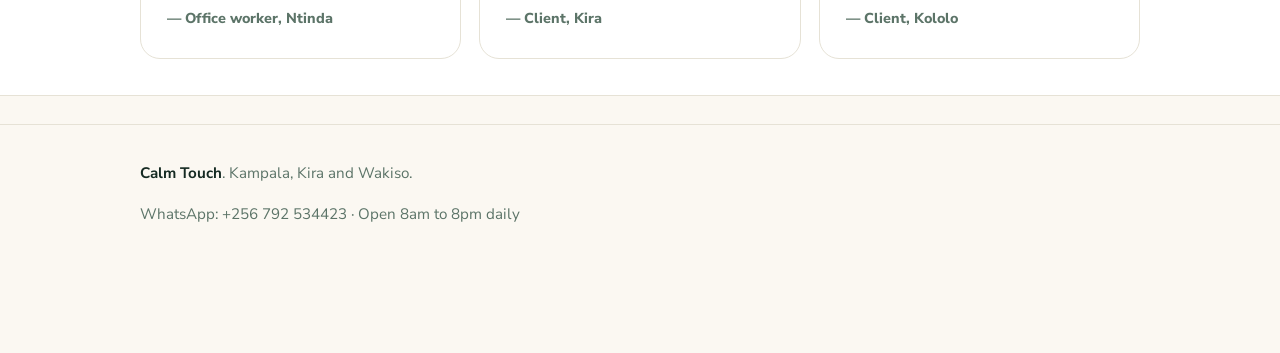
==== commit aa33ac9d: "Replace floating WhatsApp button with an on-site chat widget Original implementation (no third-party" ====
--- a/index.html
+++ b/index.html
@@ -84,6 +84,25 @@
   <p class="foot-row">WhatsApp: +256 792 534423 &middot; Open 8am to 8pm daily</p>
 </div></footer>
 
-<a class="whatsapp-fab" href="https://wa.me/256792534423?text=Hello%2C%20I%27d%20like%20to%20book%20a%20session." target="_blank" rel="noopener" aria-label="Chat on WhatsApp"><svg viewBox="0 0 32 32" fill="currentColor" aria-hidden="true"><path d="M16 3C9 3 3 9 3 16c0 2.4.6 4.6 1.8 6.6L3 29l6.6-1.7c1.9 1 4 1.6 6.4 1.6 7 0 13-6 13-13S23 3 16 3Zm0 23.7c-2.1 0-4.1-.6-5.8-1.6l-.4-.2-4 1 1-3.9-.3-.4A10.6 10.6 0 1 1 26.6 16c0 5.9-4.7 10.7-10.6 10.7Zm5.8-7.9c-.3-.2-1.9-1-2.2-1.1-.3-.1-.5-.2-.7.2-.2.3-.8 1-1 1.3-.2.2-.4.2-.7.1-.3-.2-1.4-.5-2.6-1.6-1-.9-1.6-2-1.8-2.3-.2-.3 0-.5.1-.6l.5-.6c.2-.2.2-.3.3-.5.1-.2 0-.4 0-.6 0-.2-.7-1.8-1-2.4-.3-.6-.5-.5-.7-.5h-.6c-.2 0-.6.1-.9.4-.3.3-1.2 1.2-1.2 2.8 0 1.6 1.2 3.2 1.4 3.5.2.3 2.4 3.6 5.8 5 .8.3 1.4.5 1.9.7.8.2 1.5.2 2.1.1.6-.1 1.9-.8 2.2-1.5.3-.7.3-1.3.2-1.5-.1-.1-.3-.2-.6-.4Z"/></svg><span class="label">Chat on WhatsApp</span></a>
+<div class="chatw">
+  <div class="chatw-panel" id="chatwPanel" role="dialog" aria-label="Calm Touch chat" hidden>
+    <div class="chatw-head"><svg class="mark" viewBox="0 0 24 24" aria-hidden="true"><path d="M4 13c0-6.5 5.5-11 16-11 0 12-4.5 17-11 17C6 19 4 16.5 4 13Z" fill="var(--gold)"/></svg><div><strong>Calm Touch</strong><span>Usually replies within minutes</span></div></div>
+    <div class="chatw-body" id="chatwBody">
+      <div class="chatw-msg bot">Hi! What would you like to know?</div>
+      <div class="chatw-quick" id="chatwQuick">
+        <button type="button" data-a="services">Services &amp; prices</button>
+        <button type="button" data-a="book">How booking works</button>
+        <button type="button" data-a="safe">Is this safe / non-sexual?</button>
+        <button type="button" data-a="area">Areas you cover</button>
+      </div>
+    </div>
+    <a class="chatw-cta" id="chatwCta" href="https://wa.me/256792534423?text=Hello%2C%20I%27d%20like%20to%20book%20a%20session." target="_blank" rel="noopener">Continue on WhatsApp</a>
+  </div>
+  <button type="button" class="chatw-toggle" id="chatwToggle" aria-expanded="false" aria-controls="chatwPanel" aria-label="Chat with Calm Touch">
+    <svg class="i-chat" viewBox="0 0 24 24" fill="none" stroke="currentColor" stroke-width="1.8" stroke-linecap="round" stroke-linejoin="round" aria-hidden="true"><path d="M4 5h16v11H9l-5 4V5Z"/></svg>
+    <svg class="i-close" viewBox="0 0 24 24" fill="none" stroke="currentColor" stroke-width="2" stroke-linecap="round" aria-hidden="true"><path d="M6 6l12 12M18 6L6 18"/></svg>
+  </button>
+</div>
+<script src="js/chat-widget.js" defer></script>
 </body>
 </html>
--- a/css/styles.css
+++ b/css/styles.css
@@ -106,4 +106,25 @@
 .whatsapp-fab .label{display:none}
 @media (min-width:640px){.whatsapp-fab .label{display:inline}}
 
+.chatw{position:fixed;right:18px;bottom:calc(18px + env(safe-area-inset-bottom,0px));z-index:30;display:flex;flex-direction:column;align-items:flex-end;gap:12px}
+.chatw-toggle{width:60px;height:60px;border-radius:50%;background:#1EBE5D;color:#fff;border:0;display:grid;place-items:center;cursor:pointer;box-shadow:0 10px 30px -8px rgba(0,0,0,.4);transition:transform .18s ease,box-shadow .18s ease;flex:none}
+.chatw-toggle:hover{transform:translateY(-2px) scale(1.03);box-shadow:0 14px 34px -8px rgba(0,0,0,.45)}
+.chatw-toggle svg{width:26px;height:26px}
+.chatw-toggle .i-close{display:none}
+.chatw-toggle[aria-expanded="true"] .i-chat{display:none}
+.chatw-toggle[aria-expanded="true"] .i-close{display:block}
+.chatw-panel{width:min(340px,calc(100vw - 36px));max-height:min(460px,70vh);background:var(--surface);border:1px solid var(--line);border-radius:20px;box-shadow:var(--shadow-lg);display:flex;flex-direction:column;overflow:hidden}
+.chatw-panel[hidden]{display:none}
+.chatw-head{display:flex;align-items:center;gap:10px;padding:16px;background:linear-gradient(165deg,var(--hero),#0A2E22);color:#fff}
+.chatw-head .mark{width:26px;height:26px;flex:none}
+.chatw-head strong{display:block;font-family:"DM Serif Display",Georgia,serif;font-size:1.05rem;font-weight:400}
+.chatw-head span{display:block;font-size:.78rem;color:rgba(255,255,255,.75)}
+.chatw-body{flex:1;overflow-y:auto;padding:14px 16px;display:flex;flex-direction:column;gap:10px}
+.chatw-msg{background:var(--bg);border:1px solid var(--line);border-radius:14px;border-top-left-radius:4px;padding:10px 13px;font-size:.9rem;max-width:88%;color:var(--ink)}
+.chatw-msg.user{align-self:flex-end;background:linear-gradient(165deg,var(--brand-2),var(--brand));color:#fff;border:none;border-top-right-radius:4px;border-top-left-radius:14px}
+.chatw-quick{display:flex;flex-direction:column;gap:8px;margin-top:2px}
+.chatw-quick button{text-align:left;background:var(--surface);border:1px solid var(--line);border-radius:12px;padding:10px 13px;font:700 .86rem "Nunito Sans",sans-serif;color:var(--brand-2);cursor:pointer;transition:border-color .2s ease,background .2s ease}
+.chatw-quick button:hover{border-color:var(--gold);background:var(--bg)}
+.chatw-cta{display:block;text-align:center;background:linear-gradient(180deg,#DBB65E,var(--gold));color:var(--gold-ink);font-weight:800;text-decoration:none;padding:13px;border-top:1px solid var(--line)}
+
 .sr-only{position:absolute;width:1px;height:1px;padding:0;margin:-1px;overflow:hidden;clip:rect(0,0,0,0);white-space:nowrap;border:0}
